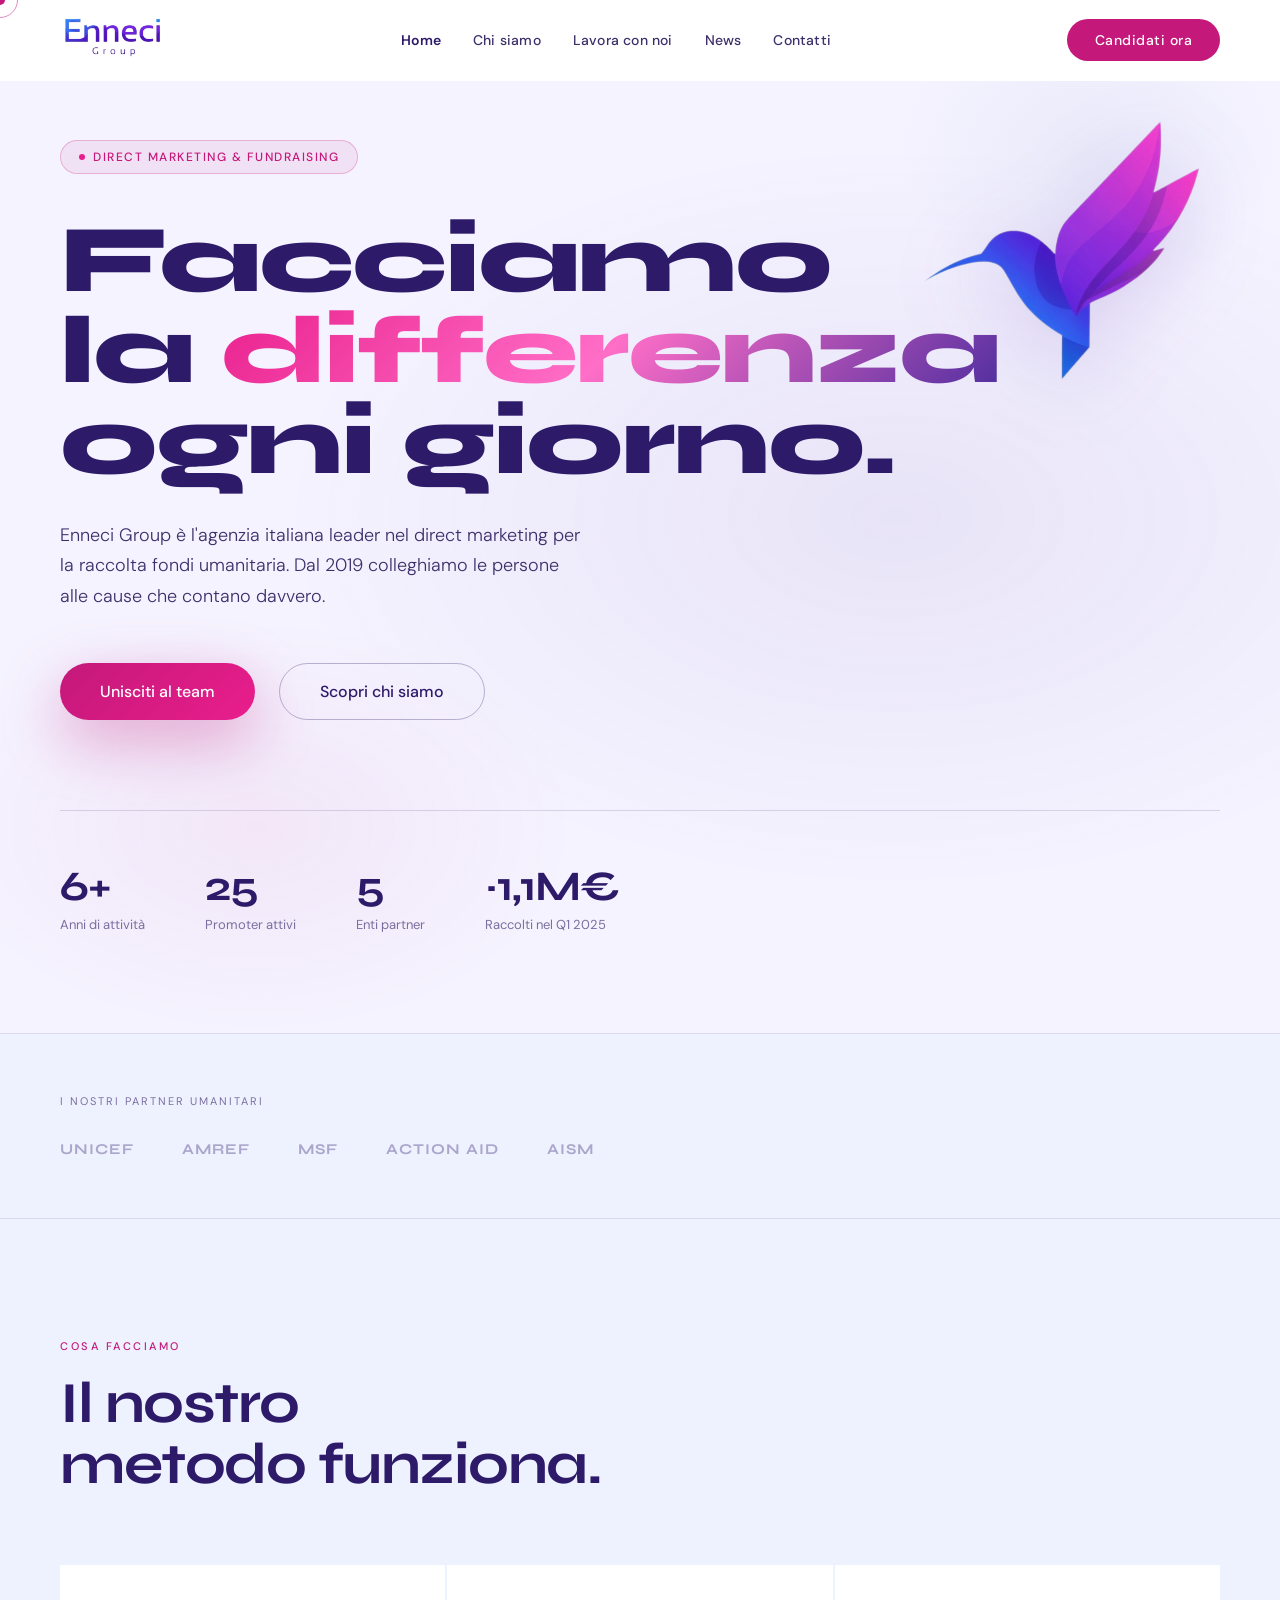
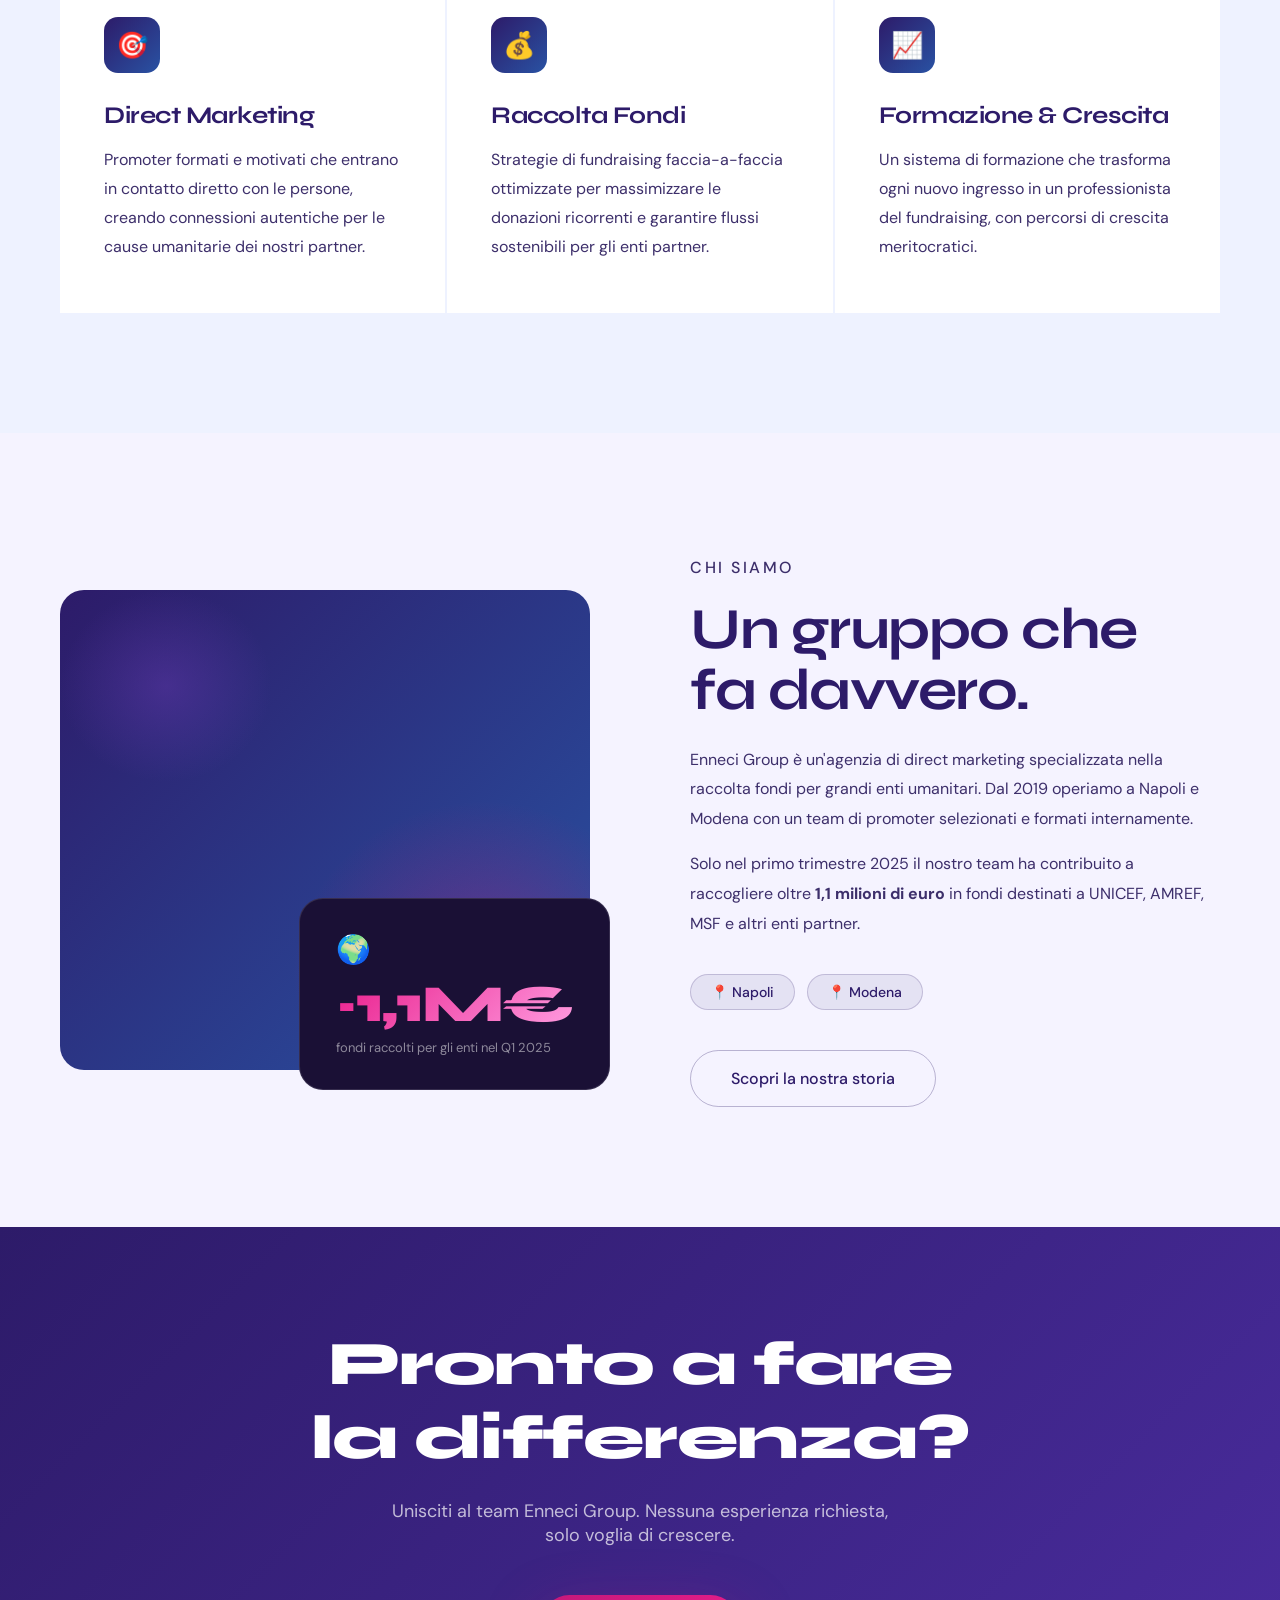
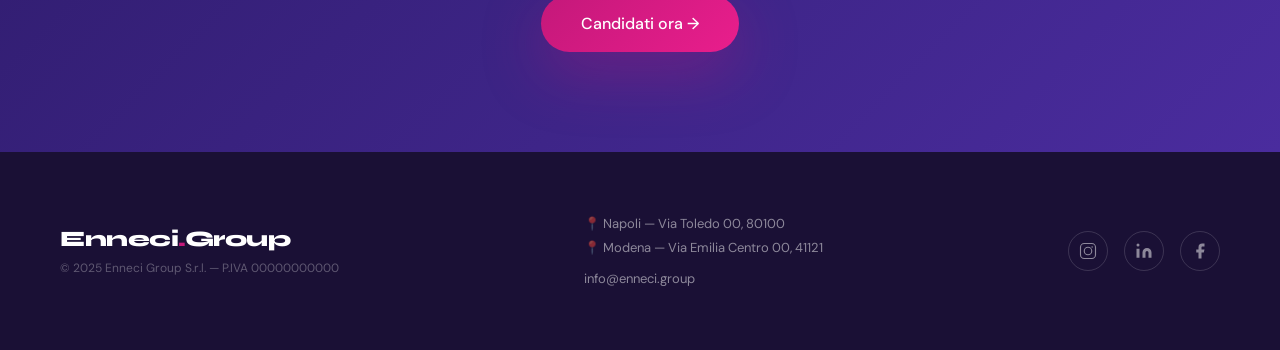
==== index.html @ ea2a88ab "Add files via upload" ====
<!DOCTYPE html>
<html lang="it">
<head>
  <meta charset="UTF-8">
  <meta name="viewport" content="width=device-width, initial-scale=1.0">
  <title>Enneci Group — Home</title>
  <link rel="preconnect" href="https://fonts.googleapis.com">
  <link href="https://fonts.googleapis.com/css2?family=Syne:wght@400;600;700;800&family=DM+Sans:ital,wght@0,300;0,400;0,500;1,300&display=swap" rel="stylesheet">
  <style>
/* ============================================================
   ENNECI GROUP — Shared Stylesheet
   ============================================================ */

/* --- Reset & Base ----------------------------------------- */
*, *::before, *::after { box-sizing: border-box; margin: 0; padding: 0; }

:root {
  --purple:       #2D1B69;
  --purple-mid:   #4A2C9E;
  --blue:         #1A3A6B;
  --blue-mid:     #2952A3;
  --magenta:      #C4187A;
  --magenta-light:#E91E8C;
  --bg:           #F5F3FF;
  --bg-alt:       #EEF2FF;
  --bg-dark:      #1A1035;
  --text:         #1A1035;
  --text-mid:     #3D2F6B;
  --text-light:   #7B6FA0;
  --white:        #ffffff;
}

html  { scroll-behavior: smooth; }
body  {
  font-family: 'DM Sans', sans-serif;
  background: var(--bg);
  color: var(--text);
  overflow-x: hidden;
  cursor: none;
}

/* --- Custom Cursor ---------------------------------------- */
.cursor {
  position: fixed; width: 10px; height: 10px;
  background: var(--magenta); border-radius: 50%;
  pointer-events: none; z-index: 9999;
  transform: translate(-50%, -50%);
  transition: transform 0.1s ease;
}
.cursor-ring {
  position: fixed; width: 36px; height: 36px;
  border: 1.5px solid rgba(196,24,122,0.5); border-radius: 50%;
  pointer-events: none; z-index: 9998;
  transform: translate(-50%, -50%);
  transition: all 0.18s ease;
}

/* --- Navigation ------------------------------------------- */
nav {
  position: fixed; top: 0; left: 0; right: 0; z-index: 100;
  display: flex; justify-content: space-between; align-items: center;
  padding: 16px 60px;
  background: #fff;
  border-bottom: 1px solid transparent;
  transition: all 0.4s ease;
}
nav.scrolled {
  padding: 10px 60px;
  border-bottom: 1px solid rgba(45,27,105,0.08);
  box-shadow: 0 4px 24px rgba(45,27,105,0.07);
}
.nav-logo img { height: 48px; width: auto; display: block; }
.nav-links { display: flex; gap: 32px; align-items: center; }
.nav-links a {
  font-size: 14px; font-weight: 500; color: var(--text-mid);
  text-decoration: none; letter-spacing: 0.2px;
  transition: color 0.3s ease; cursor: none;
}
.nav-links a:hover,
.nav-links a.active { color: var(--purple); }
.nav-links a.active  { font-weight: 600; }
.nav-cta {
  background: var(--magenta); color: var(--white);
  font-size: 14px; font-weight: 500; letter-spacing: 0.5px;
  padding: 12px 28px; border: none; border-radius: 100px;
  cursor: none; text-decoration: none;
  transition: all 0.3s ease;
}
.nav-cta:hover { background: var(--magenta-light); transform: scale(1.04); }

/* --- Buttons ---------------------------------------------- */
.btn-primary {
  display: inline-block;
  background: linear-gradient(135deg, var(--magenta) 0%, var(--magenta-light) 100%);
  color: var(--white); font-size: 16px; font-weight: 500;
  padding: 18px 40px; border: none; border-radius: 100px;
  cursor: none; text-decoration: none;
  box-shadow: 0 20px 60px rgba(196,24,122,0.35);
  transition: all 0.3s ease;
}
.btn-primary:hover { transform: translateY(-2px); box-shadow: 0 28px 70px rgba(196,24,122,0.45); }

.btn-outline {
  display: inline-block;
  background: transparent; color: var(--purple);
  font-size: 16px; font-weight: 500;
  padding: 17px 40px; border: 1.5px solid rgba(45,27,105,0.3); border-radius: 100px;
  cursor: none; text-decoration: none;
  transition: all 0.3s ease;
}
.btn-outline:hover { border-color: var(--purple); background: rgba(45,27,105,0.05); }

/* --- Section base ----------------------------------------- */
section { padding: 120px 60px; background: var(--bg); }

.section-tag {
  font-size: 11px; letter-spacing: 2.5px; text-transform: uppercase;
  color: var(--magenta); font-weight: 500; margin-bottom: 20px;
}
.section-title {
  font-family: 'Syne', sans-serif; font-weight: 700;
  font-size: clamp(36px, 5vw, 58px); line-height: 1.05;
  letter-spacing: -1.5px; color: var(--purple);
}

/* --- Partners strip --------------------------------------- */
.partners {
  padding: 60px; background: var(--bg-alt);
  border-top: 1px solid rgba(45,27,105,0.1);
  border-bottom: 1px solid rgba(45,27,105,0.1);
}
.partners-label {
  font-size: 11px; letter-spacing: 2px; text-transform: uppercase;
  color: var(--text-light); margin-bottom: 32px;
}
.partners-row { display: flex; gap: 48px; align-items: center; flex-wrap: wrap; }
.partner-badge {
  font-family: 'Syne', sans-serif; font-weight: 700; font-size: 15px;
  color: rgba(45,27,105,0.35); letter-spacing: 1px;
  transition: color 0.3s ease;
}
.partner-badge:hover { color: var(--purple); }

/* --- How cards -------------------------------------------- */
.how { background: var(--bg-alt); }
.how-grid {
  display: grid; grid-template-columns: repeat(3, 1fr);
  gap: 2px; margin-top: 70px;
}
.how-card {
  background: #fff; padding: 52px 44px;
  position: relative; overflow: hidden;
  transition: background 0.4s ease;
}
.how-card::before {
  content: ''; position: absolute;
  top: 0; left: 0; right: 0; height: 3px;
  background: linear-gradient(90deg, var(--blue-mid), var(--magenta));
  opacity: 0; transition: opacity 0.4s ease;
}
.how-card:hover                { background: #f8f6ff; }
.how-card:hover::before        { opacity: 1; }
.how-num {
  font-family: 'Syne', sans-serif; font-size: 72px; font-weight: 800;
  color: rgba(45,27,105,0.06); line-height: 1;
  margin-bottom: 32px; letter-spacing: -3px;
}
.how-icon {
  width: 56px; height: 56px;
  background: linear-gradient(135deg, var(--purple) 0%, var(--blue-mid) 100%);
  border-radius: 14px; display: flex; align-items: center;
  justify-content: center; margin-bottom: 28px; font-size: 26px;
}
.how-card h3 {
  font-family: 'Syne', sans-serif; font-size: 28px; font-weight: 700;
  margin-bottom: 16px; letter-spacing: -0.5px; color: var(--purple);
}
.how-card p { font-size: 17px; color: var(--text-mid); line-height: 1.8; }

/* --- CTA band --------------------------------------------- */
.cta-band {
  background: linear-gradient(135deg, var(--purple) 0%, var(--purple-mid) 100%);
  padding: 100px 60px; text-align: center;
}
.cta-band h2 {
  font-family: 'Syne', sans-serif; font-weight: 800;
  font-size: clamp(36px, 5vw, 62px); color: #fff;
  letter-spacing: -1.5px; margin-bottom: 24px;
}
.cta-band p {
  font-size: 18px; color: rgba(255,255,255,0.7);
  margin-bottom: 48px; max-width: 500px;
  margin-left: auto; margin-right: auto;
}

/* --- Page hero (inner pages) ------------------------------ */
.page-hero {
  min-height: 55vh; display: flex; flex-direction: column;
  justify-content: flex-end; padding: 140px 60px 80px;
  position: relative; overflow: hidden;
  background: linear-gradient(135deg, var(--purple) 0%, var(--blue) 100%);
}
.page-hero-bg {
  position: absolute; inset: 0;
  background:
    radial-gradient(ellipse 60% 60% at 80% 50%, rgba(196,24,122,0.3) 0%, transparent 60%),
    radial-gradient(ellipse 40% 40% at 10% 90%, rgba(74,44,158,0.5) 0%, transparent 50%);
}
.page-hero-inner { position: relative; }
.page-hero .page-tag {
  display: inline-block;
  background: rgba(255,255,255,0.1); border: 1px solid rgba(255,255,255,0.25);
  border-radius: 100px; padding: 8px 18px;
  font-size: 12px; font-weight: 500; letter-spacing: 1.5px;
  text-transform: uppercase; color: rgba(255,255,255,0.8);
  margin-bottom: 32px;
}
.page-hero h1 {
  font-family: 'Syne', sans-serif; font-weight: 800;
  font-size: clamp(48px, 7vw, 88px); line-height: 0.95;
  letter-spacing: -2px; color: #fff; margin-bottom: 24px;
}
.page-hero p {
  font-size: 18px; font-weight: 300;
  color: rgba(255,255,255,0.7); max-width: 480px; line-height: 1.7;
}

/* --- Form shared ------------------------------------------ */
.form-group { margin-bottom: 20px; }
.form-group label {
  display: block; font-size: 12px; letter-spacing: 1.5px;
  text-transform: uppercase; color: var(--text-light);
  font-weight: 500; margin-bottom: 10px;
}
.form-group input,
.form-group select,
.form-group textarea {
  width: 100%; padding: 16px 20px;
  border: 1.5px solid rgba(45,27,105,0.12); border-radius: 12px;
  font-family: 'DM Sans', sans-serif; font-size: 15px; color: var(--text);
  outline: none; cursor: none;
  transition: border-color 0.3s ease, background 0.3s ease;
}
.form-group textarea { resize: vertical; min-height: 120px; }
.form-group input:focus,
.form-group select:focus,
.form-group textarea:focus { border-color: var(--magenta); }
.form-row { display: grid; grid-template-columns: 1fr 1fr; gap: 20px; }

.btn-submit {
  width: 100%; padding: 20px;
  background: linear-gradient(135deg, var(--magenta) 0%, var(--magenta-light) 100%);
  color: #fff; font-family: 'DM Sans', sans-serif;
  font-size: 16px; font-weight: 500;
  border: none; border-radius: 100px; cursor: none;
  box-shadow: 0 16px 48px rgba(196,24,122,0.35);
  transition: all 0.3s ease; margin-top: 8px;
}
.btn-submit:hover { transform: translateY(-2px); box-shadow: 0 24px 60px rgba(196,24,122,0.45); }

/* --- Footer ----------------------------------------------- */
footer {
  background: var(--bg-dark); padding: 60px;
  display: flex; justify-content: space-between;
  align-items: center; flex-wrap: wrap; gap: 32px;
}
.footer-logo {
  font-family: 'Syne', sans-serif; font-weight: 800;
  font-size: 22px; letter-spacing: -0.5px; color: var(--white);
}
.footer-logo span { color: var(--magenta); }
.footer-copy { font-size: 12px; color: rgba(255,255,255,0.3); margin-top: 8px; }
.footer-info { font-size: 13px; line-height: 1.8; color: rgba(255,255,255,0.5); }
.footer-info a { color: rgba(255,255,255,0.5); text-decoration: none; transition: color 0.3s; }
.footer-info a:hover { color: var(--white); }
.footer-social { display: flex; gap: 16px; }
.social-link {
  width: 40px; height: 40px;
  border: 1px solid rgba(255,255,255,0.15); border-radius: 50%;
  display: flex; align-items: center; justify-content: center;
  color: rgba(255,255,255,0.5); text-decoration: none;
  transition: all 0.3s ease; font-size: 16px; cursor: none;
}
.social-link:hover { border-color: var(--magenta); color: var(--magenta); }

/* --- Animations ------------------------------------------- */
@keyframes fadeUp {
  from { opacity: 0; transform: translateY(30px); }
  to   { opacity: 1; transform: translateY(0); }
}
@keyframes pulse {
  0%, 100% { opacity: 1; transform: scale(1); }
  50%       { opacity: 0.5; transform: scale(0.8); }
}
@keyframes birdFloat {
  0%   { transform: translateY(0px)   rotate(-30deg) scale(1);    }
  30%  { transform: translateY(-18px) rotate(-27deg) scale(1.02); }
  60%  { transform: translateY(-8px)  rotate(-31deg) scale(0.99); }
  100% { transform: translateY(0px)   rotate(-30deg) scale(1);    }
}

.reveal {
  opacity: 0; transform: translateY(24px);
  transition: opacity 0.7s ease, transform 0.7s ease;
}
.reveal.visible { opacity: 1; transform: translateY(0); }
.reveal-delay-1 { transition-delay: 0.1s; }
.reveal-delay-2 { transition-delay: 0.2s; }
.reveal-delay-3 { transition-delay: 0.3s; }
.reveal-delay-4 { transition-delay: 0.4s; }

/* --- Responsive ------------------------------------------- */
@media (max-width: 768px) {
  nav, nav.scrolled { padding: 14px 24px; }
  .nav-links        { display: none; }
  section           { padding: 80px 24px; }
  .partners         { padding: 40px 24px; }
  .how-grid         { grid-template-columns: 1fr; }
  .cta-band         { padding: 80px 24px; }
  .page-hero        { padding: 120px 24px 60px; }
  footer            { padding: 40px 24px; flex-direction: column; align-items: flex-start; }
  .form-row         { grid-template-columns: 1fr; }
}

/* ============================================================
   HOME — page-specific styles
   ============================================================ */

/* Hero */
.hero {
  min-height: 100vh;
  display: flex; flex-direction: column; justify-content: center;
  padding: 140px 60px 100px;
  position: relative; overflow: hidden;
}
.hero-bg {
  position: absolute; inset: 0;
  background:
    radial-gradient(ellipse 80% 60% at 70% 50%, rgba(74,44,158,0.08) 0%, transparent 60%),
    radial-gradient(ellipse 50% 40% at 20% 80%, rgba(196,24,122,0.06) 0%, transparent 50%),
    radial-gradient(ellipse 30% 30% at 85% 15%, rgba(41,82,163,0.06) 0%, transparent 50%);
}
.hero-bird {
  position: absolute; right: 80px; top: 120px; width: 280px;
  animation: birdFloat 6s ease-in-out infinite;
  filter: drop-shadow(0 16px 40px rgba(107,59,181,0.18));
  pointer-events: none;
}
.hero-inner { position: relative; }

.hero-tag {
  display: inline-flex; align-items: center; gap: 8px;
  background: rgba(196,24,122,0.08); border: 1px solid rgba(196,24,122,0.25);
  border-radius: 100px; padding: 8px 18px;
  font-size: 12px; font-weight: 500; letter-spacing: 1.5px; text-transform: uppercase;
  color: var(--magenta); margin-bottom: 40px; width: fit-content;
  animation: fadeUp 0.8s ease 0.2s both;
}
.hero-tag::before {
  content: ''; width: 6px; height: 6px; background: var(--magenta-light);
  border-radius: 50%; animation: pulse 2s ease infinite;
}

.hero-title {
  font-family: 'Syne', sans-serif; font-weight: 800;
  font-size: clamp(52px, 8vw, 96px); line-height: 0.95;
  letter-spacing: -2px; color: var(--purple);
  animation: fadeUp 0.9s ease 0.4s both;
}
.hero-title em {
  font-style: normal;
  background: linear-gradient(135deg, var(--magenta-light) 0%, #FF6EC7 50%, var(--purple-mid) 100%);
  -webkit-background-clip: text; -webkit-text-fill-color: transparent; background-clip: text;
}
.hero-sub {
  margin-top: 32px; font-size: 18px; font-weight: 300;
  color: var(--text-mid); max-width: 520px; line-height: 1.7;
  animation: fadeUp 0.9s ease 0.6s both;
}
.hero-actions {
  display: flex; align-items: center; gap: 24px; margin-top: 52px;
  animation: fadeUp 0.9s ease 0.8s both;
}
.hero-stats {
  display: flex; gap: 60px; margin-top: 90px; padding-top: 50px;
  border-top: 1px solid rgba(45,27,105,0.15);
  animation: fadeUp 0.9s ease 1s both;
}
.stat-number {
  font-family: 'Syne', sans-serif; font-weight: 700;
  font-size: 42px; letter-spacing: -1px; color: var(--purple);
}
.stat-label { font-size: 13px; color: var(--text-light); margin-top: 4px; }

/* Services */
.services { background: var(--bg-alt); }
.services-grid {
  display: grid; grid-template-columns: repeat(3, 1fr);
  gap: 2px; margin-top: 70px;
}
.service-card {
  background: #fff; padding: 52px 44px;
  position: relative; overflow: hidden;
  transition: background 0.4s ease;
}
.service-card::before {
  content: ''; position: absolute;
  top: 0; left: 0; right: 0; height: 3px;
  background: linear-gradient(90deg, var(--blue-mid), var(--magenta));
  opacity: 0; transition: opacity 0.4s ease;
}
.service-card:hover               { background: #f8f6ff; }
.service-card:hover::before       { opacity: 1; }
.service-icon {
  width: 56px; height: 56px;
  background: linear-gradient(135deg, var(--purple) 0%, var(--blue-mid) 100%);
  border-radius: 14px; display: flex; align-items: center;
  justify-content: center; margin-bottom: 28px; font-size: 26px;
}
.service-card h3 {
  font-family: 'Syne', sans-serif; font-size: 24px; font-weight: 700;
  margin-bottom: 16px; letter-spacing: -0.5px; color: var(--purple);
}
.service-card p { font-size: 16px; color: var(--text-mid); line-height: 1.8; }

/* About strip */
.about-strip {
  display: grid; grid-template-columns: 1fr 1fr; gap: 100px;
  align-items: center; padding: 120px 60px;
}
.about-visual { position: relative; height: 480px; }
.about-card-main {
  position: absolute; inset: 0;
  background: linear-gradient(135deg, var(--purple) 0%, var(--blue-mid) 100%);
  border-radius: 24px; overflow: hidden;
}
.about-card-main::after {
  content: ''; position: absolute; inset: 0;
  background:
    radial-gradient(ellipse 60% 60% at 80% 80%, rgba(196,24,122,0.4) 0%, transparent 60%),
    radial-gradient(ellipse 40% 40% at 20% 20%, rgba(107,59,181,0.4) 0%, transparent 50%);
}
.about-float {
  position: absolute; bottom: -20px; right: -20px;
  background: #1A1035; border: 1px solid rgba(255,255,255,0.12);
  border-radius: 24px; padding: 32px 36px; min-width: 220px;
}
.about-float-icon { font-size: 28px; margin-bottom: 10px; display: block; }
.about-float-num {
  font-family: 'Syne', sans-serif; font-size: 52px; font-weight: 800;
  letter-spacing: -2px; line-height: 1;
  background: linear-gradient(135deg, #E91E8C, #FF9CE0);
  -webkit-background-clip: text; -webkit-text-fill-color: transparent; background-clip: text;
}
.about-float-label { font-size: 13px; color: rgba(255,255,255,0.5); margin-top: 8px; line-height: 1.5; }
.about-content p { font-size: 16px; color: var(--text-mid); line-height: 1.85; margin-bottom: 16px; }
.about-content .section-title { margin-bottom: 24px; }
.about-cities { display: flex; gap: 12px; margin-top: 36px; flex-wrap: wrap; }
.city-tag {
  background: rgba(45,27,105,0.08); border: 1px solid rgba(45,27,105,0.2);
  padding: 8px 20px; border-radius: 100px;
  font-size: 14px; color: var(--purple); font-weight: 500;
}

/* Responsive */
@media (max-width: 768px) {
  .hero               { padding: 120px 24px 80px; }
  .hero-bird          { display: none; }
  .hero-stats         { gap: 30px; flex-wrap: wrap; }
  .hero-actions       { flex-direction: column; align-items: flex-start; }
  .services-grid      { grid-template-columns: 1fr; }
  .about-strip        { grid-template-columns: 1fr; gap: 60px; padding: 80px 24px; }
  .about-visual       { height: 300px; }
}

  </style>
</head>
<body>
  <div class="cursor" id="cursor"></div>
  <div class="cursor-ring" id="cursorRing"></div>

  <nav>
    <a href="index.html" class="nav-logo"><img src="[data-uri]" alt="Enneci Group" style="height:48px;width:auto;display:block;"></a>
    <div class="nav-links">
      <a href="index.html" class="active">Home</a>
      <a href="chi-siamo.html">Chi siamo</a>
      <a href="lavora-con-noi.html">Lavora con noi</a>
      <a href="news.html">News</a>
      <a href="contatti.html">Contatti</a>
    </div>
    <a href="lavora-con-noi.html" class="nav-cta">Candidati ora</a>
  </nav>


  <section class="hero">
    <div class="hero-bg"></div>
    <img src="[data-uri]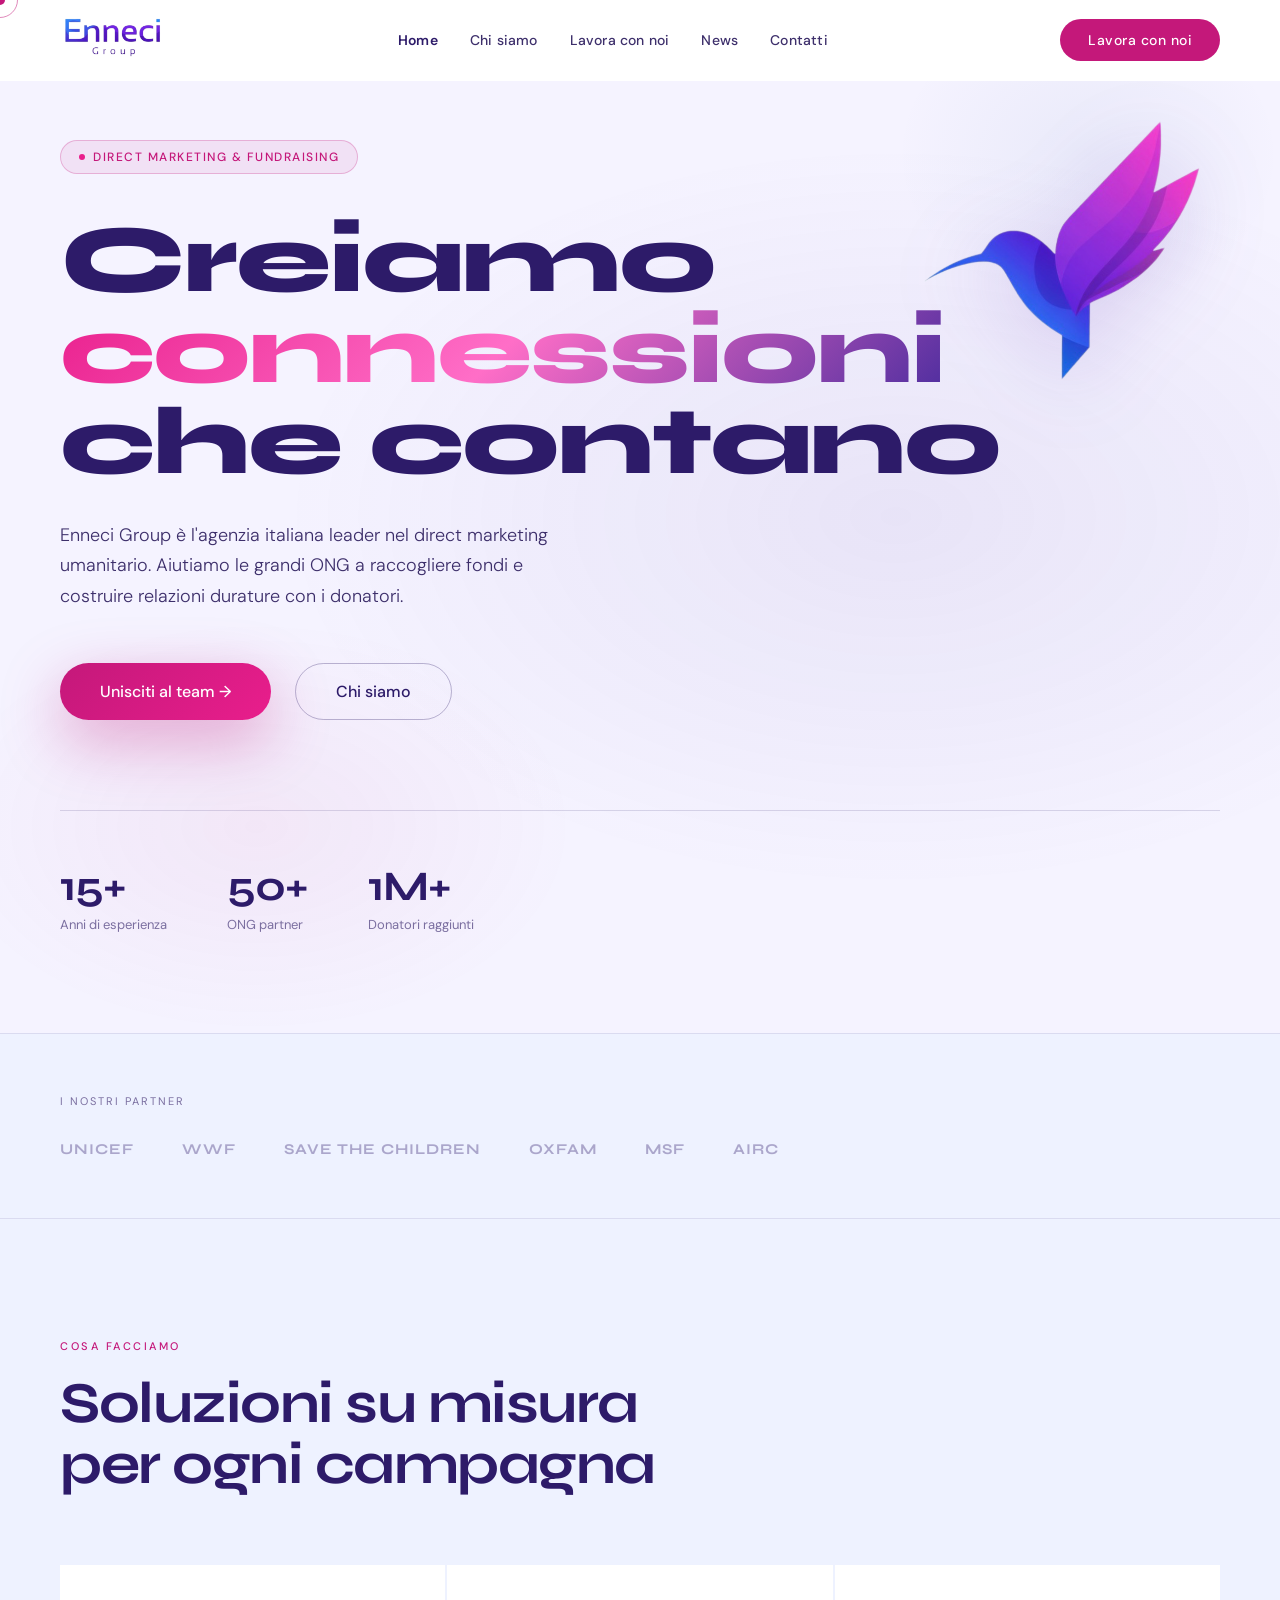
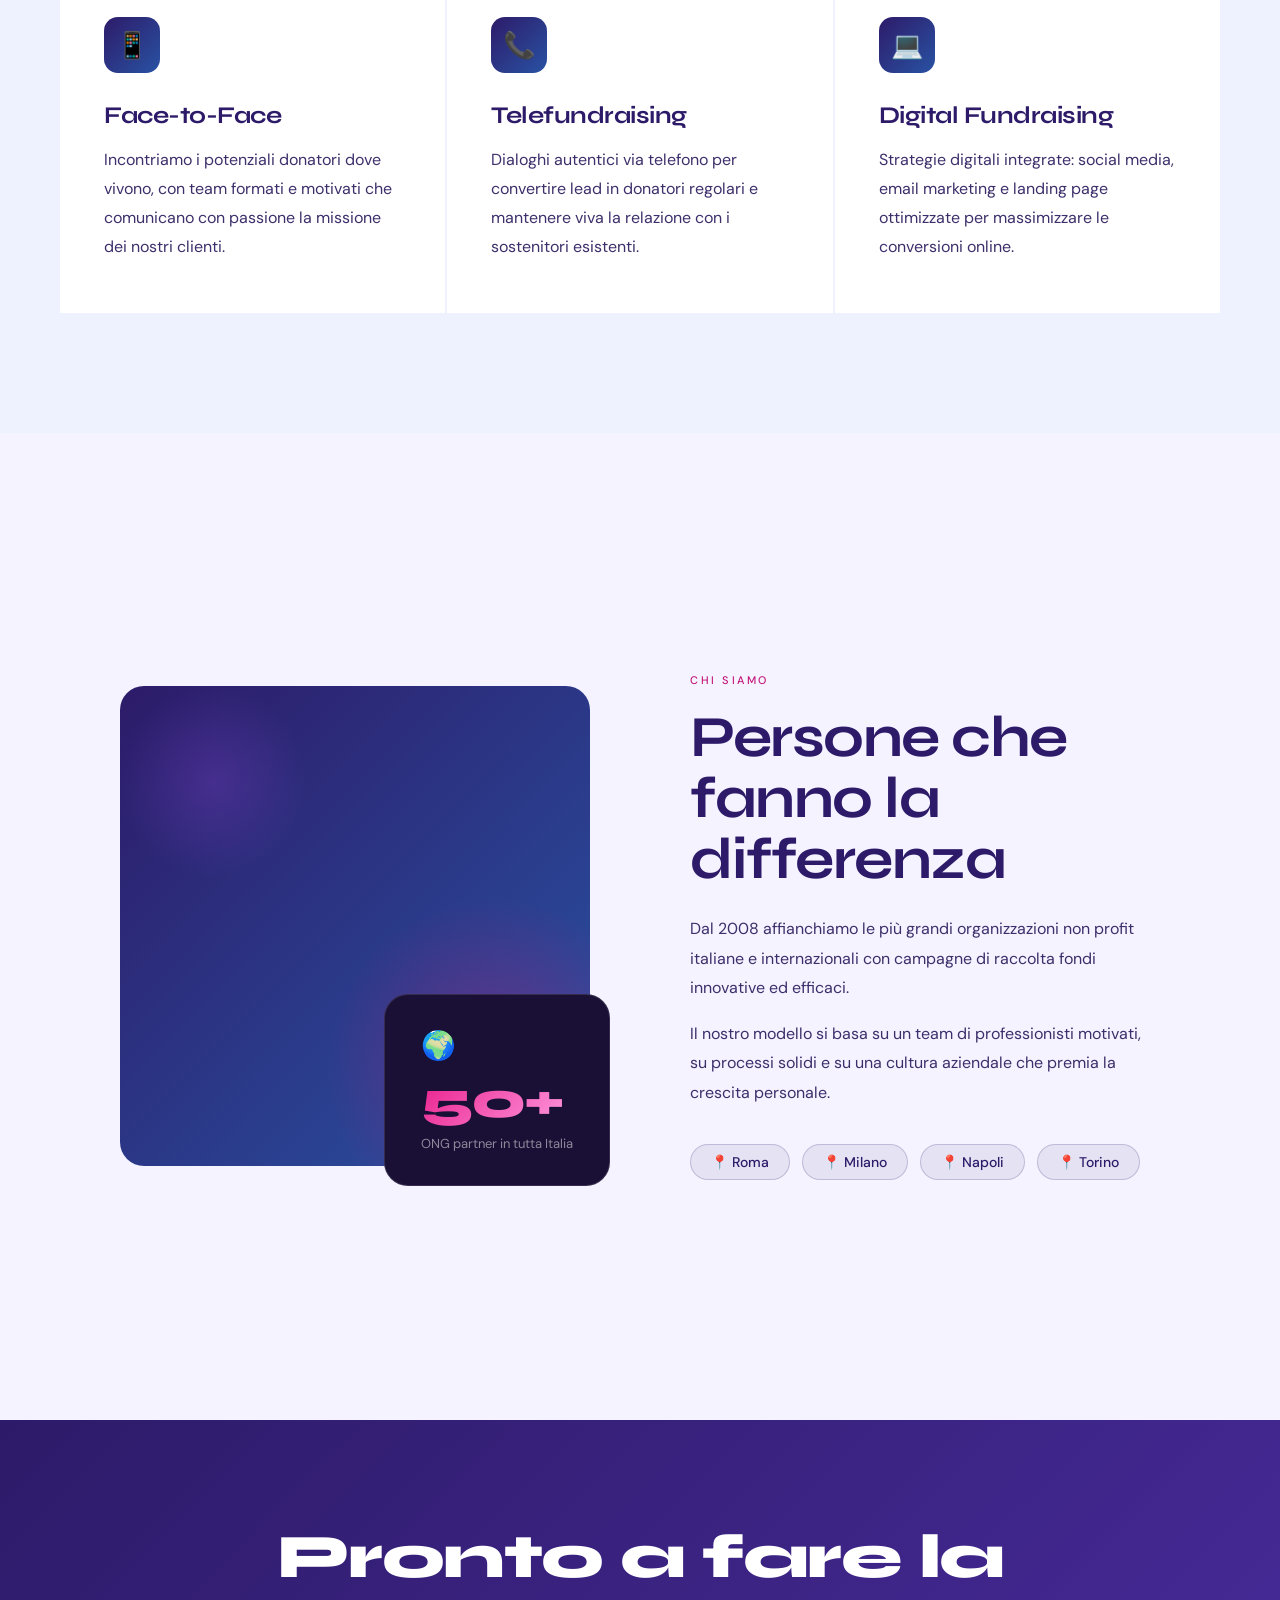
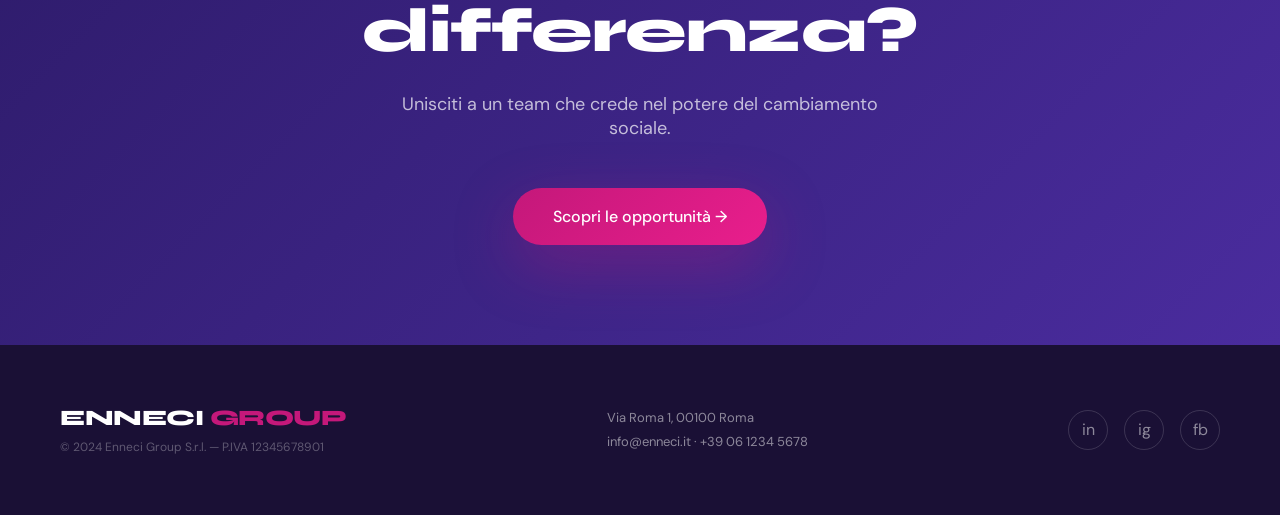
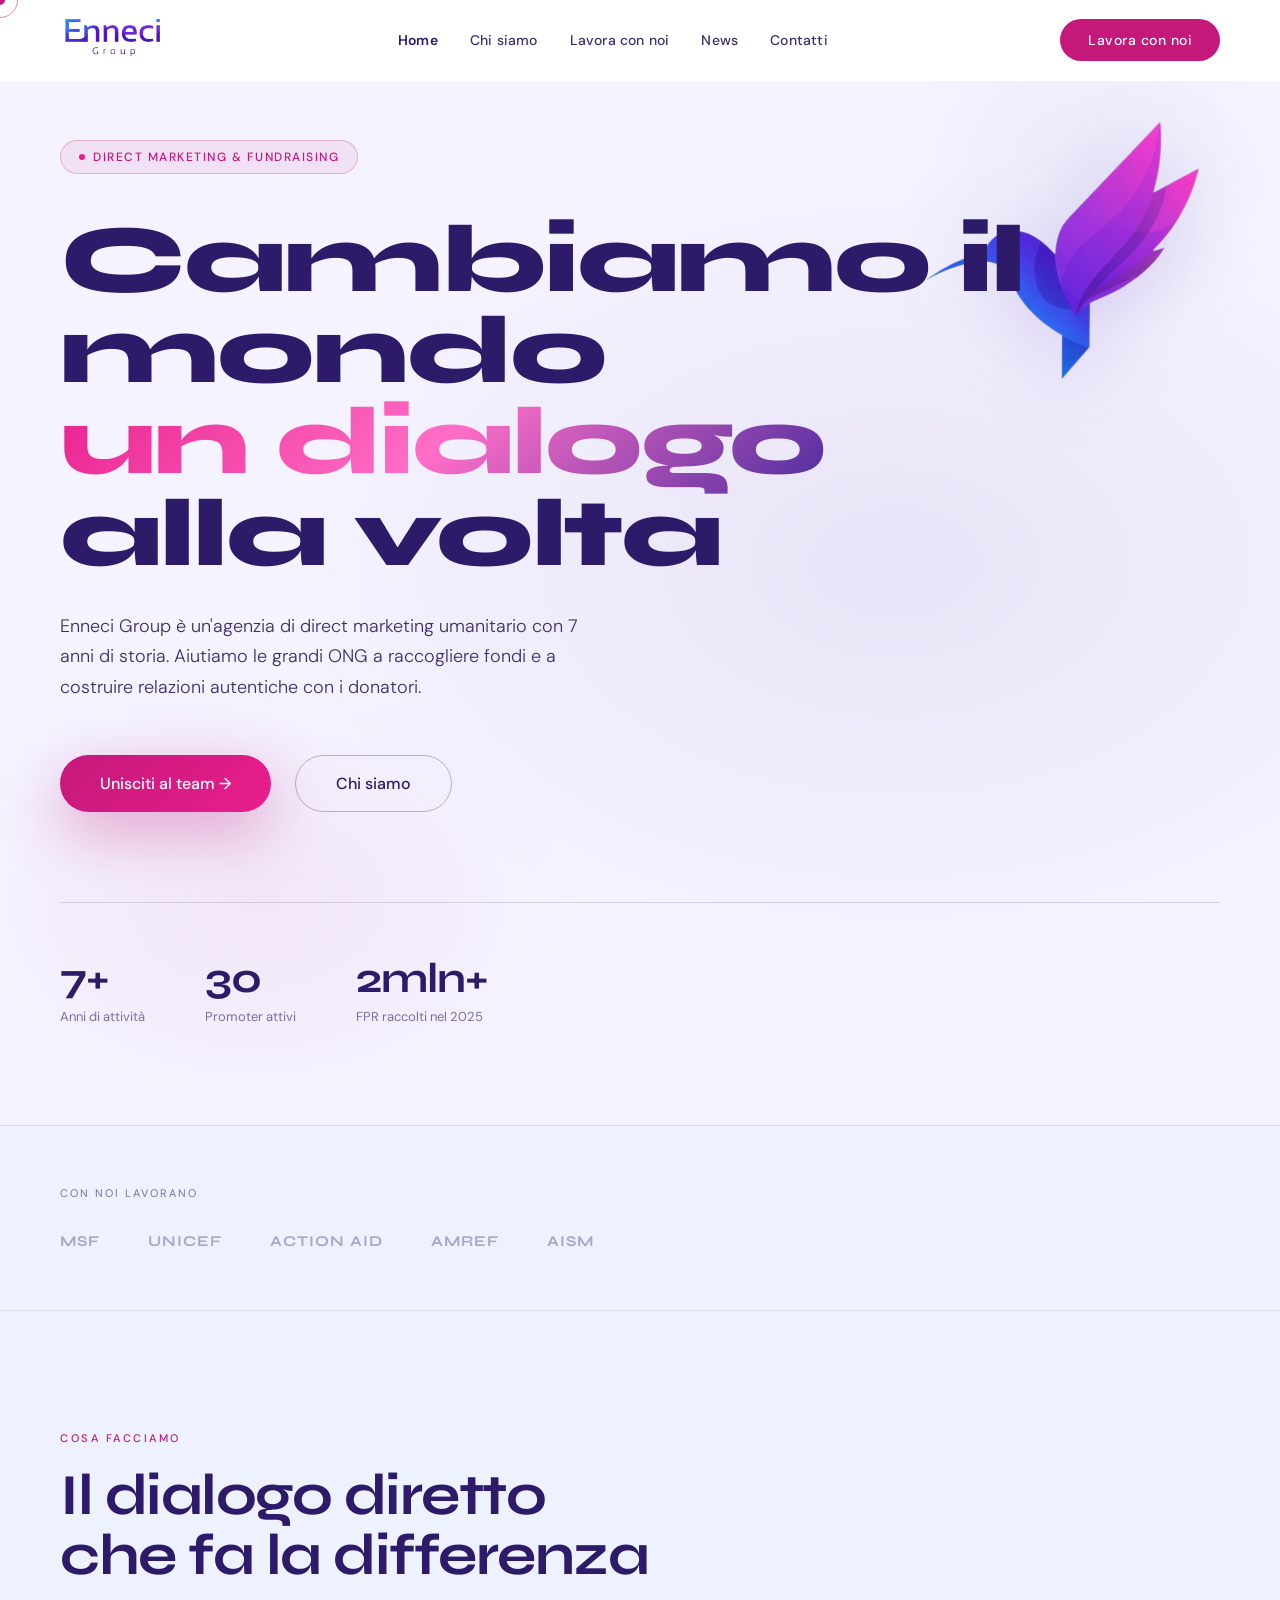
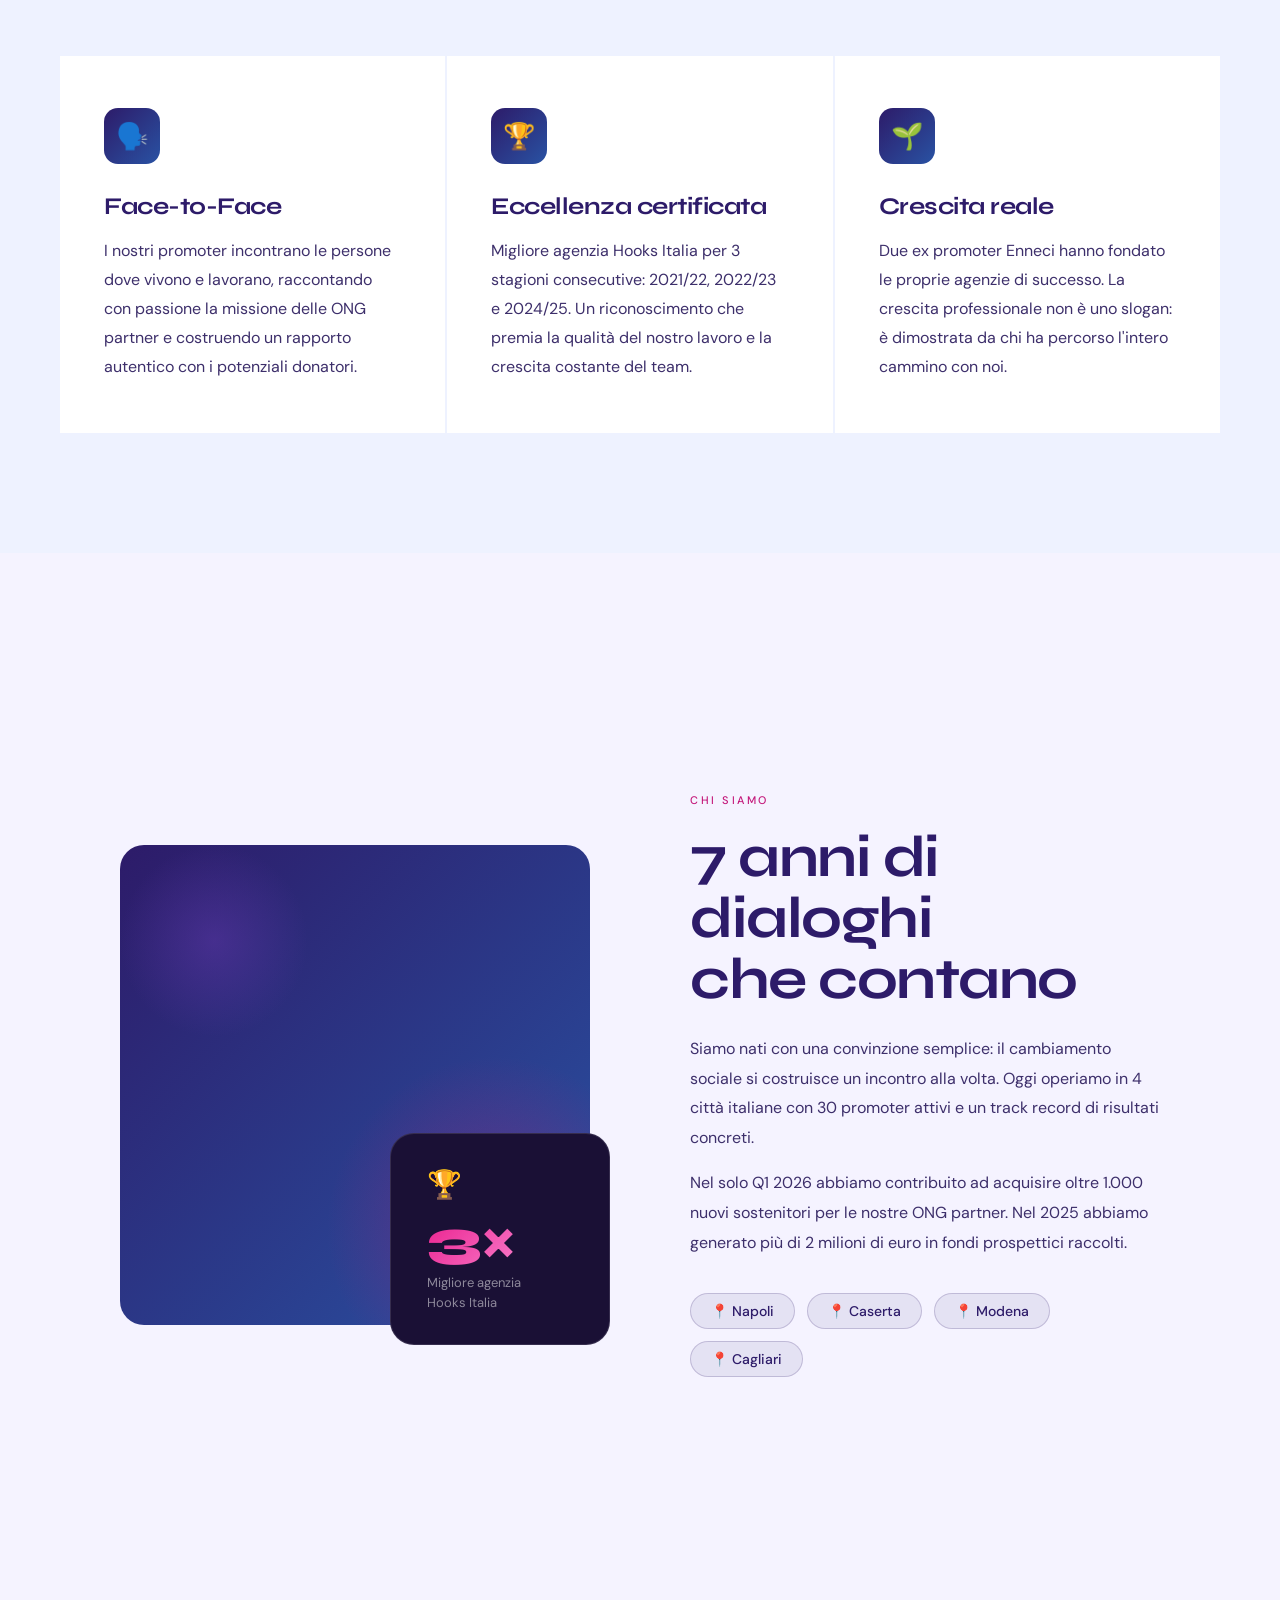
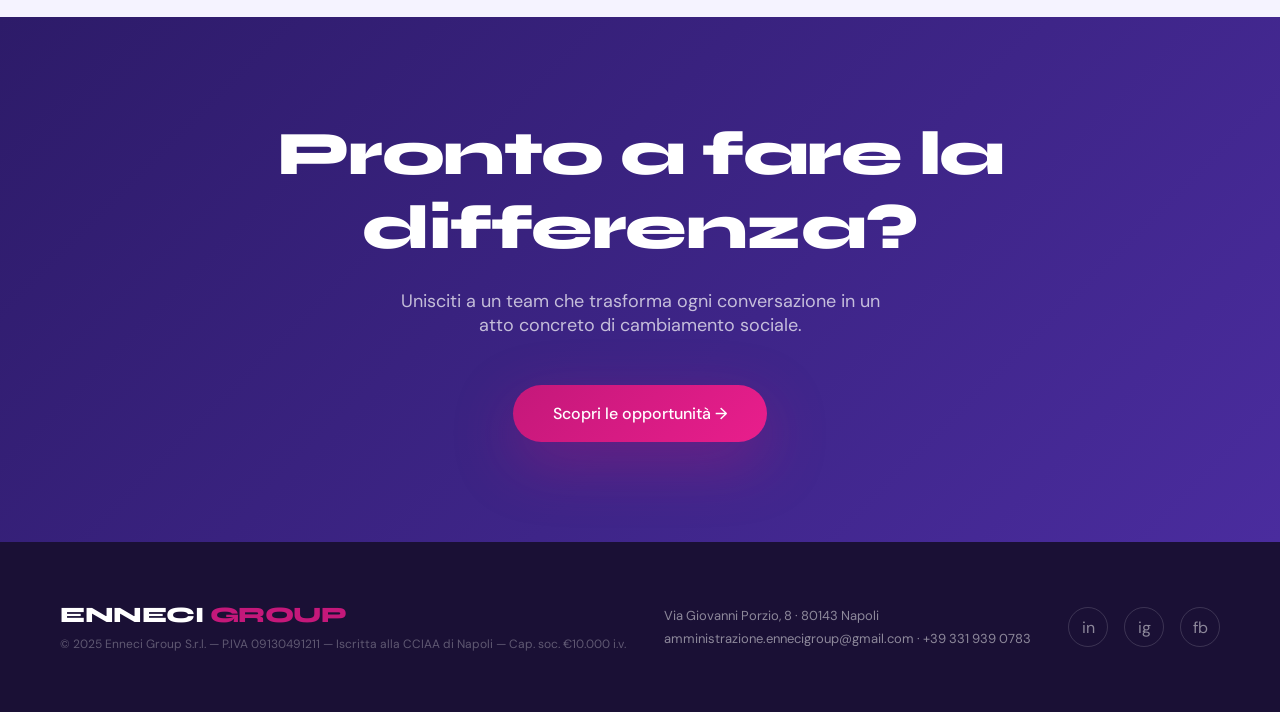
